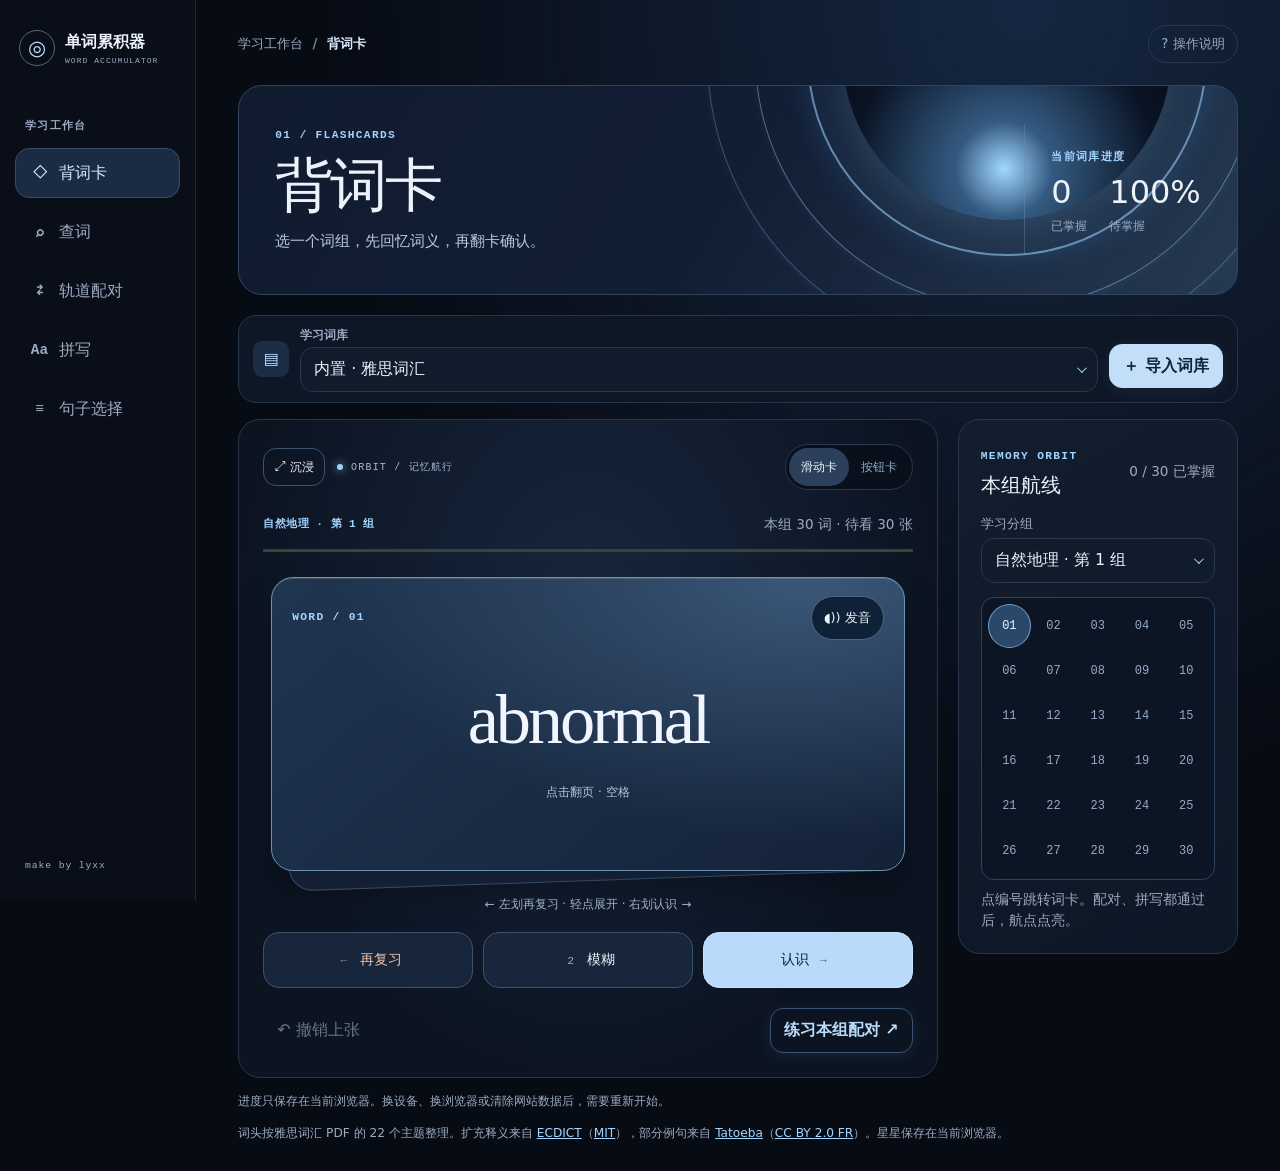
==== classic.html @ 6c5fcefc "Rebuild the study layout with a floating dock and sliding panels" ====
<!doctype html>
<html lang="zh-CN">
<head>
<meta charset="utf-8">
<meta name="viewport" content="width=device-width, initial-scale=1">
<title>单词累积器 · Word Accumulator</title>

<script>const words = [];</script>
<script defer src="words-01.js"></script>
<script defer src="words-02.js?v=5"></script>
<script defer src="words-03.js?v=5"></script>
<script defer src="words-04.js"></script>
<script defer src="words-05.js"></script>
<script defer src="words-06.js"></script>
<script defer src="words-07.js"></script>
<script defer src="words-08.js?v=5"></script>
<script defer src="words-09.js"></script>
<script defer src="words-10.js"></script>
<script defer src="words-11.js"></script>
<script defer src="words-12.js?v=5"></script>
<script defer src="extra-examples.js"></script>
<script defer src="word-audit.js"></script>
<script defer src="deck-photo.js?v=3"></script>
<script defer src="custom-decks.js?v=5"></script>
<script defer src="accumulator.js?v=orbit1"></script>
<script defer src="sentence-quiz.js?v=decks1"></script>
<link rel="stylesheet" href="star-study.css?v=panels1">
<link rel="stylesheet" href="orbit.css?v=1">
<script defer src="pronunciation.js?v=1"></script>
<script defer src="pronunciation-audit.js?v=1"></script>
<script defer src="studio-audio.js?v=decks1"></script>
<script defer src="star-study.js?v=orbit1"></script>
<script defer src="filter-panels.js?v=1"></script>
</head>
<body><div class="studio-shell">
<aside class="studio-rail" aria-label="导航">
  <div class="studio-brand"><span class="brand-mark" aria-hidden="true">◎</span><div><strong>单词累积器</strong><small>WORD ACCUMULATOR</small></div></div>
  <div class="rail-label">学习工作台</div>
  <nav aria-label="练习模式">
    <button type="button" data-mode="study" aria-pressed="true"><span aria-hidden="true">◇</span> 背词卡</button>
    <button type="button" data-mode="browse" aria-pressed="false"><span aria-hidden="true">⌕</span> 查词</button>
    <button type="button" data-mode="match" aria-pressed="false"><span aria-hidden="true">⇄</span> 轨道配对</button>
    <button type="button" data-mode="spell" aria-pressed="false"><span aria-hidden="true">Aa</span> 拼写</button>
    <button type="button" data-mode="quiz" aria-pressed="false"><span aria-hidden="true">≡</span> 句子选择</button>
  </nav>
  <div class="rail-credit">make by lyxx</div>
</aside>
<main>
<div class="studio-top"><span>学习工作台 <b>/</b> <strong id="studio-mode">背词卡</strong></span><button id="help-open" type="button">? 操作说明</button></div>
<header class="acc-hero"><div class="orbital-art" aria-hidden="true"><i></i><i></i><i></i><span></span></div>
  <div class="hero-copy"><div class="eyebrow" id="studio-kicker">01 / FLASHCARDS</div><h1 id="studio-title">背词卡</h1><p id="studio-description">选一个词组，先回忆词义，再翻卡确认。</p></div>
  <div class="hero-progress"><span class="eyebrow">当前词库进度</span><div class="hero-metrics"><div><strong id="mastered-count">—</strong><span>已掌握</span></div><div><strong id="unmastered-percent">—</strong><span>待掌握</span></div></div></div>
  <div class="hero-art">
    <svg viewBox="0 0 232 174" shape-rendering="crispEdges" aria-hidden="true">
      <defs>
        <clipPath id="glass-top"><path d="M45 23H187V48H178V60H165V68H150V77H133V86H99V77H82V68H67V60H54V48H45Z"/></clipPath>
        <clipPath id="glass-bottom"><path d="M99 87H133V96H150V105H165V113H178V125H187V150H45V125H54V113H67V105H82V96H99Z"/></clipPath>
        <pattern id="grains" width="16" height="12" patternUnits="userSpaceOnUse"><rect width="16" height="12" fill="#b98046"/><rect x="3" y="2" width="2" height="2" fill="#e7bb6b"/><rect x="11" y="8" width="2" height="2" fill="#d39548"/></pattern>
      </defs>
      <path d="M36 17H196V49H187V62H174V72H158V81H142V92H158V102H174V112H187V124H196V156H36V124H45V112H58V102H74V92H90V81H74V72H58V62H45V49H36Z" fill="#927042"/>
      <path d="M45 23H187V48H178V60H165V68H150V77H133V96H150V105H165V113H178V125H187V150H45V125H54V113H67V105H82V96H99V77H82V68H67V60H54V48H45Z" fill="#31584c"/>
      <rect x="42" y="87" width="148" height="63" fill="#9bc4b4" clip-path="url(#glass-bottom)"/>
      <rect id="sand-top" x="42" y="23" width="148" height="63" fill="url(#grains)" clip-path="url(#glass-top)"/>
      <rect id="sand-bottom" x="42" y="150" width="148" height="0" fill="url(#grains)" clip-path="url(#glass-bottom)"/>
      <path d="M24 10H208V17H215V25H17V17H24ZM17 149H215V157H208V164H24V157H17Z" fill="#bd8a49"/>
      <path d="M24 10H208V14H24ZM24 153H208V157H24Z" fill="#ebc78a"/>
      <path d="M29 25H36V149H29ZM196 25H203V149H196Z" fill="#bd8a49"/>
      <path d="M31 32H33V141H31ZM198 32H200V141H198Z" fill="#ebc78a"/>
    </svg>
  </div>
</header>

<div class="study-controls" aria-label="词库与筛选">
  <div class="deck-bar"><div class="control-symbol" aria-hidden="true">▤</div><div class="select-field"><label for="deck-select">学习词库</label><select id="deck-select"></select></div><button type="button" class="primary" id="deck-import">＋ 导入词库</button></div>
  <div class="toolbar" id="word-toolbar" hidden><div class="select-field"><label for="topic">主题范围</label><select id="topic"><option value="">全部主题</option></select></div><div class="select-field filter-control"><label for="word-filter">练习筛选</label><select id="word-filter"></select></div><div class="filter-stats"><span class="tag" id="count"></span><span class="word-stars" id="progress" aria-live="polite"></span></div></div>
</div>
<details class="card scope-picker" id="practice-scope" hidden>
<summary>练习范围 <span class="scope-chip" id="scope-summary"></span></summary>
<p class="muted">可以跨主题勾选多组。未勾选时，使用上方「主题」选定的范围。</p>
<div class="scope-list" id="scope-list"></div>
<div class="actions"><button type="button" id="scope-clear">清除所选分组</button></div>
</details>
<div class="exercise-layout browsing" id="exercise-layout"><div>
<section id="study" class="star-study" aria-label="背词卡">
<div class="card study-card">
<div class="flight-toolbar"><button type="button" id="study-focus" aria-pressed="false">⤢ 沉浸</button><div class="flight-label"><span class="live-dot"></span> ORBIT / 记忆航行</div><div class="flight-options" aria-label="背词方式"><button type="button" data-flight="swipe" aria-pressed="true">滑动卡</button><button type="button" data-flight="classic" aria-pressed="false">按钮卡</button></div></div>
  <div class="study-meta"><span class="eyebrow" id="study-batch">本组词卡</span><span id="study-count" class="tag" aria-live="polite"></span></div>
  <progress id="study-progress" aria-label="本组词卡进度" max="30" value="0"></progress>
  <div class="card-orbit"><div class="orbit-underlay" aria-hidden="true"></div><div class="flashcard-face" id="study-face"><span id="swipe-verdict" aria-hidden="true"></span>
    <div class="flashcard-top"><span id="study-index" class="eyebrow">WORD CARD</span><button type="button" id="study-speak" aria-label="播放英语发音">◖)) 发音</button></div>
    <button type="button" id="study-flip" aria-controls="study-details" aria-expanded="false"><strong id="study-word" lang="en"></strong><span class="tag" id="study-hint"></span></button>
    <div id="study-details" hidden><p id="study-meaning"></p><p id="study-example" lang="en"></p><a id="study-source" class="tag" hidden></a></div>
    <span id="speech-status" class="tag" role="status"></span>
  </div>
  </div><p class="gesture-guide" id="gesture-guide">← 左划再复习 · 轻点展开 · 右划认识 →</p>
  <div class="study-ratings" aria-label="自评"><button type="button" data-rating="1"><kbd>←</kbd> 再复习</button><button type="button" data-rating="2"><kbd>2</kbd> 模糊</button><button type="button" data-rating="3">认识 <kbd>→</kbd></button></div>
  <div class="actions study-actions"><button type="button" id="study-undo" disabled>↶ 撤销上张</button><button type="button" id="study-restart" hidden>再背本组</button><button type="button" class="primary" id="study-match">练习本组配对 <span aria-hidden="true">↗</span></button></div>
</div>
<aside class="card map-panel">
  <div class="map-head"><div><span class="eyebrow">MEMORY ORBIT</span><h2>本组航线</h2></div><span id="map-count" class="tag"></span></div>
  <label for="map-group">学习分组</label><select id="map-group"></select>
  <div class="map-field"><svg viewBox="0 0 280 180" preserveAspectRatio="none" aria-hidden="true"><path d="M26 20 70 50 113 29 168 58 210 22 254 43M20 89 63 111 109 78 163 99 209 84 260 105M24 152 62 134 109 163 158 134 213 158 256 139M70 50 63 111 62 134M168 58 163 99 158 134M210 22 209 84 213 158"/></svg><div id="constellation" aria-label="本组单词航线"></div></div>
  <p class="tag">点编号跳转词卡。配对、拼写都通过后，航点点亮。</p>
</aside>
</section>
<section class="card" id="browse" aria-label="查词" hidden>
<div class="panel-heading"><span class="eyebrow">WORD INDEX</span><h2>搜索词汇</h2></div><label class="sr-only" for="search">搜索词汇</label><input id="search" type="search" placeholder="输入英文单词或中文释义">
<div class="workspace">
<div class="word-pane"><div class="words" id="word-list"></div><p id="empty" hidden>没有找到符合条件的词。</p></div>
<aside class="card detail" aria-label="词条详情"><h2 id="detail-word">选择一个单词</h2><p class="tag" id="detail-pos"></p><p id="detail-meaning"></p><p class="word-stars" id="detail-stars"></p><div id="example-block" hidden><h3>例句</h3><p lang="en" id="detail-example"></p><a id="example-source" class="tag" hidden></a></div></aside>
</div>
</section>
<section class="card" id="match" hidden aria-label="配对">
<div class="panel-heading match-heading"><div><span class="eyebrow">MATCH ROUND</span><h2>英汉配对</h2></div><span class="scope-chip" id="match-range"></span></div>
<p class="muted">先选英文，再选对应的中文。</p>
<div class="pair-labels"><span>EN · 单词</span><span>中 · 释义</span></div>
<div class="pairs"><div id="english" aria-label="英文选项"></div><div id="chinese" aria-label="中文选项"></div></div>
<p class="feedback" id="match-feedback" aria-live="polite"></p><button class="primary" id="new-round">换一轮</button>
</section>
<section class="card" id="spell" hidden aria-label="拼写">
<div class="panel-heading"><span class="eyebrow">SPELLING</span><h2>看释义拼单词</h2></div><p id="spell-clue"></p><p class="muted" id="spell-hint"></p>
<form id="spell-form">
<label class="spell-input"><span class="letters" id="typed-letters" aria-hidden="true"></span><input id="answer" aria-label="英文拼写" autocomplete="off" autocapitalize="off" spellcheck="false"></label>
<div id="correction" hidden><p class="answer-label">正确拼写（逐字对照）</p><div class="letters" id="correct-letters"></div></div>
<div class="actions"><button class="primary" id="submit">提交</button></div>
</form>
<p class="feedback" id="spell-feedback" aria-live="polite"></p>
</section>
<section class="card" id="quiz" hidden aria-label="句子选择">
<div class="panel-heading"><span class="eyebrow">IN CONTEXT</span><h2>句子选词</h2></div><p class="tag" id="quiz-mode"></p>
<p id="quiz-prompt" lang="en"></p>
<div id="quiz-options" class="quiz-options"></div>
<p class="feedback" id="quiz-feedback" aria-live="polite"></p>
<div id="quiz-explanation" class="quiz-explanation" hidden>
<h3>答案解析</h3><p id="quiz-part"></p><p id="quiz-reason"></p><ul id="quiz-meanings"></ul>
</div>
<div class="actions"><button id="quiz-next" class="primary" hidden>下一题</button><button id="quiz-all" hidden>回到全部句子</button></div>
</section>
</div>
<aside class="card wrong-side" id="wrong-side" hidden aria-labelledby="wrong-title">
<h2 id="wrong-title">错题本</h2><div class="wrong-columns"><section><h3>单词 <span class="tag" id="wrong-count"></span></h3>
<p class="muted" id="wrong-empty">当前范围还没有错词。答错的词会自动记在这里。</p>
<div class="wrong-actions">
<button type="button" data-review="match">错词配对</button>
<button type="button" data-review="spell">错词拼写</button>
</div>
<ol class="wrong-list" id="wrong-list"></ol></section>
<section><h3>句子 <span class="tag" id="sentence-count"></span></h3>
<p class="muted" id="sentence-empty">还没有句子错题。</p>
<button type="button" id="sentence-review">重做句子错题</button>
<ol class="wrong-list sentence-list" id="sentence-list"></ol></section></div>
</aside></div>
<dialog id="deck-dialog" class="deck-dialog" aria-labelledby="deck-title">
<div class="panel-heading"><span class="eyebrow">PERSONAL VOCABULARY</span><h2 id="deck-title">导入我的词库</h2></div>
<label class="deck-label" for="deck-name">词库名称</label><input id="deck-name" maxlength="60" placeholder="例如 管理学第 1–3 章">
<label class="deck-label" for="deck-text">粘贴词表，或先读取文件</label>
<textarea id="deck-text" rows="5" placeholder="一行一词，或用制表符、竖线分列&#10;allocate | v. | 分配 | We allocate time for each task.&#10;habitat"></textarea>
<div class="deck-upload"><label for="deck-file">选择截图或文档（可多选）</label><input id="deck-file" type="file" multiple accept="image/*,.txt,.csv,.tsv,.docx,.pdf"></div>
<p class="tag">支持图片、TXT、CSV、TSV、DOCX 和可选中文字的 PDF。文件在浏览器读取。优先保留原文中的词性、释义和例句。</p>
<label class="lookup-toggle"><input type="checkbox" id="deck-lookup" checked> 用词典补齐缺失项 <span class="tag">只发送待查的单词</span></label>
<div class="actions"><button type="button" id="deck-preview" class="primary">生成预览</button><button type="button" id="deck-close">关闭</button></div>
<p class="tag" id="deck-status" role="status"></p>
<div id="deck-review" hidden><h3>确认词条</h3><p class="tag">可以修改每一项。没有释义的词可背词卡，补上释义后才能用于配对和拼写。</p><div id="deck-rows"></div><button type="button" class="primary" id="deck-save">保存并切换词库</button></div>
</dialog>
<dialog class="studio-help" id="studio-help" aria-labelledby="help-title">
<div class="panel-heading"><span class="eyebrow">QUICK GUIDE</span><h2 id="help-title">操作说明 · 触屏与键盘</h2></div>
<p>背词卡：滑动卡模式下，左划再复习、右划认识；小幅拖动松手会回弹，上下滑动仍可滚动页面。也可切换按钮卡。撤销可以回到上张。每组最多 30 词。点卡片或按空格看释义，也可以直接点按钮或按 1 / 2 / 3 自评。不会的词稍后再出现，有点印象的排到队尾，每词最多追加一次。</p>
<p>发音：点「发音」播放英语语音。轨道配对：每轮最多 10 对，先点英文、再点释义，也可用 Tab 和 Enter 操作按钮。拼写：输入后按 Enter 提交，再按一次进下一题。句子选择：点选项立即看解析。</p>
<p>沉浸：收起标题与分组面板，专注当前词卡；再点一次即可退出。</p><p>学习词库：用顶部「学习词库」切换。各词库独立保存星星和错题。</p>
<p>航线：点编号可打开对应词卡。自评只改变复习顺序，配对和拼写都答对才算掌握。词卡位置保存在当前浏览器。</p>
<form method="dialog"><button class="primary">开始学习</button></form></dialog>
<p class="save-note" id="save-note">进度只保存在当前浏览器。换设备、换浏览器或清除网站数据后，需要重新开始。</p>
<dialog class="celebration" id="match-celebration" aria-labelledby="celebration-title">
<div class="celebration-inner">

<h2 id="celebration-title">你太棒啦！</h2>
<div class="completion-orbit" aria-hidden="true"><i></i><i></i><strong>✓</strong></div><p class="eyebrow">ORBIT COMPLETE</p>
<p>本轮全部一次配对正确。每一次回忆，都在留下轨迹。</p>
<form method="dialog"><button type="button" class="primary" id="celebration-next" autofocus>开启下一轮 →</button><button>留在本轮</button></form>
<p class="tag">点卡片外的空白处也可以关闭</p>
</div>
</dialog>
<footer>词头按雅思词汇 PDF 的 22 个主题整理。扩充释义来自 <a href="https://github.com/skywind3000/ECDICT">ECDICT</a>（<a href="ECDICT-LICENSE.txt">MIT</a>），部分例句来自 <a href="https://tatoeba.org/">Tatoeba</a>（<a href="https://creativecommons.org/licenses/by/2.0/fr/">CC BY 2.0 FR</a>）。星星保存在当前浏览器。</footer>
</main></div></body></html>
---- star-study.css ----
:root {
  color-scheme: dark;
  font-family: system-ui, -apple-system, "PingFang SC", "Microsoft YaHei", sans-serif;
  line-height: 1.55;
  color: #edf2e9;
  background: #101512;
  --rail: #131a16;
  --surface: #19221c;
  --raised: #202d24;
  --border: #334239;
  --accent: #d4f4aa;
  --muted: #a8b9ad;
  --gold: #e4bf7e;
  --bad: #ffb6a5;
}
* { box-sizing: border-box }
body { margin: 0 }
[hidden] { display: none !important }
h1, h2, h3, p { margin: 0 }
h2 { font-size: 1.25rem }
a { color: var(--accent) }
button, input, select { font: inherit; color: inherit }
button, input, select {
  border: 1px solid var(--border);
  border-radius: 10px;
  background: #151d18;
  min-height: 44px;
  padding: 9px 13px;
}
button { cursor: pointer; touch-action: manipulation }
button:hover:not(:disabled) { border-color: var(--accent) }
button:disabled { opacity: .55; cursor: default }
:focus-visible { outline: 2px solid var(--accent); outline-offset: 3px }
.primary { background: var(--accent); color: #192618; border-color: transparent; font-weight: 750 }
.tag, .muted { color: var(--muted); font-size: .85rem }
.eyebrow, .rail-label, .pair-labels { color: var(--accent); font: 650 .7rem/1.4 ui-monospace, monospace; letter-spacing: .12em }
.actions { display: flex; flex-wrap: wrap; gap: 8px }
.sr-only { position: absolute; width: 1px; height: 1px; overflow: hidden; clip-path: inset(50%); white-space: nowrap }

.studio-shell { display: grid; grid-template-columns: 216px minmax(0, 1fr); min-height: 100vh }
.studio-rail {
  display: flex; flex-direction: column; gap: 14px; position: sticky; top: 0; height: 100vh;
  padding: 26px 15px; border-right: 1px solid var(--border); background: var(--rail);
}
.studio-brand { display: flex; gap: 10px; align-items: center; margin: 0 4px 26px }
.studio-brand strong, .studio-brand small { display: block }
.studio-brand small, .rail-credit { color: var(--muted); font: .61rem/1.5 ui-monospace, monospace; letter-spacing: .09em }
.brand-mark { display: grid; place-items: center; width: 36px; height: 36px; flex: none; border: 1px solid #58704f; border-radius: 10px; color: var(--accent); background: #2a3b2c; font-size: 1.3rem }
.rail-label { padding-inline: 10px; color: var(--muted) }
.rail-credit { margin: auto 10px 0 }
.studio-rail nav { display: grid; gap: 4px }
.studio-rail nav button { display: flex; align-items: center; gap: 9px; border-color: transparent; background: transparent; color: var(--muted); text-align: left; white-space: nowrap }
.studio-rail nav button span { width: 21px; text-align: center; font: 700 .9rem/1 ui-monospace, monospace }
.studio-rail nav [aria-pressed="true"] { border-color: #506447; background: #2a392b; color: var(--accent) }
main { width: min(100%, 1390px); padding: 20px clamp(16px, 3.3vw, 52px) 28px; margin: 0 auto; min-width: 0 }
.studio-top { display: flex; justify-content: space-between; align-items: center; gap: 8px; color: var(--muted); font-size: .84rem; margin-bottom: 14px }
.studio-top strong { color: #edf2e9 }
.studio-top b { padding-inline: 5px; color: #718c78 }
.studio-top button { border-radius: 100px; background: transparent; padding: 5px 12px; min-height: 38px }
.acc-hero {
  display: grid; grid-template-columns: minmax(0, 1fr) auto minmax(76px, 110px); align-items: center;
  gap: clamp(10px, 3vw, 30px); padding: clamp(16px, 3vw, 32px); margin-bottom: 20px;
  border: 1px solid #3a5040; border-radius: 19px;
  background: radial-gradient(ellipse at 88% 12%, #344d38, transparent 67%), #1a2920;
}
.acc-hero h1 { font-size: clamp(1.9rem, 4vw, 3.45rem); line-height: 1.15; margin: 6px 0 8px; letter-spacing: -.05em }
.acc-hero p { color: #c6d3c7; font-size: .92rem }
.hero-art { width: 100%; min-width: 0 }
.hero-art svg { display: block; width: 100%; height: auto }
.hero-progress { border-left: 1px solid #546457; padding-left: clamp(10px, 2vw, 23px) }
.hero-metrics { display: flex; gap: clamp(10px, 2vw, 22px); margin-top: 6px }
.hero-metrics strong { display: block; font-size: clamp(1.13rem, 2.2vw, 1.7rem); font-variant-numeric: tabular-nums; line-height: 1.22 }
.hero-metrics span { color: var(--muted); font-size: .76rem }
.card { padding: clamp(14px, 2.2vw, 26px); background: var(--surface); border: 1px solid var(--border); border-radius: 17px; min-width: 0 }
.star-study { display: grid; grid-template-columns: minmax(0, 1.7fr) minmax(236px, 1fr); gap: 16px; align-items: start }
.study-meta, .map-head, .match-heading { display: flex; justify-content: space-between; align-items: center; gap: 8px; flex-wrap: wrap }
#study-progress { display: block; width: 100%; height: 4px; appearance: none; margin: 10px 0 16px; border: 0; border-radius: 4px; background: #354638; color: var(--accent) }
#study-progress::-webkit-progress-bar { background: #354638; border-radius: 4px }
#study-progress::-webkit-progress-value { background: #c8eca4; border-radius: 4px; transition: width .22s ease }
#study-progress::-moz-progress-bar { background: #c8eca4; border-radius: 4px }
.flashcard-face {
  position: relative; min-width: 0; min-height: 225px; border: 1px solid #54694e; border-radius: 14px;
  background: radial-gradient(ellipse at top right, #3a513c, transparent 60%), #25372a; perspective: 850px;
}
.flashcard-top { display: flex; align-items: center; justify-content: space-between; gap: 8px; padding: 10px 13px 0 }
#study-speak { border-radius: 100px; background: #1e2b21; padding: 3px 10px; font-size: .81rem }
#study-flip { display: grid; align-content: center; justify-items: center; width: 100%; min-height: 137px; padding: 8px 15px 15px; gap: 9px; border: 0; background: transparent }
#study-flip:disabled { opacity: 1 }
#study-word { font-size: clamp(1.7rem, 5vw, 4rem); letter-spacing: -.05em; overflow-wrap: anywhere; line-height: 1.13 }
#study-details { transform-origin: 50% 0; background: #dce9d3; color: #1b2b1d; border-radius: 0 0 12px 12px; padding: 12px 15px; overflow-wrap: anywhere }
#study-details a { color: #395239 }
#study-meaning { font-weight: 700 }
#study-example { margin: 5px 0; font-size: .92rem }
#speech-status { display: block; min-height: 22px; padding: 0 12px; text-align: right; font-size: .74rem }
.study-ratings { display: grid; grid-template-columns: repeat(3,minmax(0,1fr)); gap: 7px; margin: 14px 0 }
.study-ratings button { padding: 8px 4px; font-size: .88rem }
.study-ratings [data-rating="3"] { background: #30402c; color: var(--accent); border-color: #566a4d }
kbd { display: inline-grid; place-items: center; width: 19px; height: 19px; border: 1px solid var(--border); border-radius: 4px; margin-right: 2px; font-size: .71rem; color: var(--muted) }
.study-actions { justify-content: end }
.map-panel h2 { margin: 3px 0 0 }
.map-panel label { display: block; margin: 13px 0 4px; color: var(--muted); font-size: .81rem }
#map-group { width: 100%; min-width: 0 }
.map-field { position: relative; border: 1px solid var(--border); border-radius: 13px; margin: 14px 0 9px; background: radial-gradient(ellipse at 68% 38%, #263b2d, transparent 78%), #151e18 }
.map-field svg { position: absolute; inset: 0; width: 100%; height: 100%; fill: none; stroke: #81a084; stroke-opacity: .27; pointer-events: none }
#constellation { position: relative; display: grid; grid-template-columns: repeat(6,minmax(0,1fr)); padding: 6px }
#constellation button { padding: 0; min-width: 0; min-height: 44px; background: transparent; border-color: transparent; color: #a5b9aa; font-size: 1.04rem }
#constellation .lit { color: #ffda8b; text-shadow: 0 0 12px #ebbf68 }
#constellation [aria-current="true"] { color: var(--accent); border-color: #7c9878; background: #314b33 }

.toolbar { display: flex; flex-wrap: wrap; align-items: center; gap: 8px 14px; margin: 0 0 12px }
.toolbar label { display: flex; align-items: center; gap: 7px; font-size: .87rem; color: var(--muted) }
.toolbar .filter-control { margin-right: auto }
.toolbar select { color: #edf2e9; max-width: 100% }
.word-stars { color: var(--gold); white-space: nowrap }
.scope-picker { padding-block: 11px; margin-bottom: 12px }
.scope-picker summary { cursor: pointer }
.scope-picker p { margin-top: 8px }
.scope-chip { display: inline-block; padding: 4px 9px; border-radius: 100px; background: #2b3d2d; color: var(--accent); font-size: .76rem; overflow-wrap: anywhere }
.scope-list { max-height: 38vh; overflow: auto; margin: 10px 0 }
.scope-list fieldset { border: 1px solid var(--border); border-radius: 9px; margin: 0 0 6px }
.scope-options { display: flex; flex-wrap: wrap; gap: 0 14px }
.scope-options label { display: inline-flex; align-items: center; gap: 4px; min-height: 42px }
.scope-options input { min-height: 0; accent-color: var(--accent) }
.exercise-layout { display: grid; grid-template-columns: minmax(0, 1fr) minmax(235px, 32%); align-items: start; gap: 14px }
.exercise-layout.browsing { display: block }
.panel-heading { margin: 0 0 10px }
.panel-heading h2 { margin-top: 3px }
.workspace { display: grid; grid-template-columns: minmax(0, 1.85fr) minmax(0, 1fr); gap: 12px; align-items: start }
#search { width: 100%; margin: 0 0 12px }
#search::placeholder { color: var(--muted) }
.words { display: grid; grid-template-columns: repeat(auto-fill,minmax(min(100%,100px),1fr)); align-content: start; gap: 6px; max-height: 59vh; overflow: auto; padding: 3px }
.words button { display: grid; align-content: center; gap: 2px; padding: 6px 8px; min-height: 50px; font-size: .86rem; line-height: 1.22; text-align: left; overflow-wrap: anywhere }
.words button[aria-pressed="true"], .pairs button[aria-pressed="true"] { background: #344830; border-color: #92b480; color: var(--accent) }
.words .word-stars { font-size: .73rem }
.word-group-title { display: flex; align-items: center; grid-column: 1/-1; gap: 8px; font-size: .82rem; color: var(--accent); margin: 6px 0 1px }
.word-group-title::after { content: ""; flex: 1; border-top: 1px solid var(--border) }
.detail { background: var(--raised); overflow-wrap: anywhere }
.detail p { margin: 7px 0 }
.detail h3 { font-size: .9rem }
.pair-labels, .pairs, .quiz-options { display: grid; grid-template-columns: repeat(2,minmax(0,1fr)); gap: 8px }
.pair-labels { padding: 15px 0 7px }
.pairs > div { display: grid; gap: 6px; align-content: start }
.pairs button, .quiz-options button { overflow-wrap: anywhere; padding: 8px }
.pairs button:disabled { opacity: 1; border-color: #4d6e54; background: #25392a; color: #bce5bf }
.feedback { min-height: 1.6em; margin: 9px 0; font-weight: 650 }
.good { color: var(--accent) }
.bad { color: var(--bad) }
#spell-clue, #quiz-prompt { font-size: 1.22rem; font-weight: 650; margin: 12px 0 }
.spell-input { position: relative; display: block; min-height: 46px; margin: 12px 0; padding: 8px; border: 1px solid var(--border); border-radius: 9px }
.spell-input:focus-within { outline: 2px solid var(--accent) }
#answer { position: absolute; inset: 0; width: 100%; height: 100%; opacity: 0; cursor: text }
.letters { display: flex; flex-wrap: wrap; gap: 4px; font: 700 clamp(14px,3vw,22px)/1.6 ui-monospace,monospace }
.letter { min-width: 1.1em; text-align: center; border-bottom: 2px solid #65776a }
.letter.space { border: 0; min-width: .5em }
.letter.good, .quiz-correct { background: #2e4530; color: var(--accent); border-color: #729362 }
.letter.bad, .quiz-incorrect { background: #4a2d26; color: var(--bad); border-color: #ac7061 }
.answer-label, #correction { margin: 8px 0 }
.quiz-explanation { background: var(--raised); border: 1px solid var(--border); border-radius: 9px; padding: 12px; margin-bottom: 10px }
.wrong-side { background: var(--raised) }
.wrong-columns { display: grid; grid-template-columns: repeat(2,minmax(0,1fr)); gap: 8px; margin-top: 12px }
.wrong-columns section + section { border-left: 1px solid var(--border); padding-left: 8px }
.wrong-columns h3 { font-size: .9rem }
.wrong-columns button { width: 100%; font-size: .77rem; padding: 5px 4px; margin-top: 4px; overflow-wrap: anywhere }
.wrong-list { padding: 0; margin: 8px 0 0; list-style: none; max-height: 38vh; overflow: auto }
.wrong-list li { border-top: 1px solid var(--border); padding-block: 4px; overflow-wrap: anywhere }
.wrong-list small, .wrong-list strong { display: block }
.sentence-list button { text-align: left; background: transparent }
dialog { width: min(92vw, 520px); border: 1px solid #526a55; border-radius: 16px; padding: 22px; background: var(--surface); color: inherit; box-shadow: 0 14px 50px #080e0a99 }
dialog::backdrop { background: #080d0bbd }
.studio-help p { margin: 9px 0; color: #cbdacf }
.studio-help form { margin-top: 15px }
.celebration { text-align: center; background: radial-gradient(ellipse at 50% 20%,#3b4d34,#202d23 66%) }
.celebration h2 { color: var(--gold); font-size: 2rem }
.celebration svg { width: 152px; height: 75px; display: block; margin: auto }
.celebration form { margin: 10px 0 }
.celebration[open] .celebration-inner { animation: card-in .29s ease-out both }
#browse:not([hidden]), #match:not([hidden]), #spell:not([hidden]), #quiz:not([hidden]) { animation: card-in .17s ease-out both }
.save-note, footer { color: var(--muted); font-size: .76rem; margin-top: 14px }
.match-flash { position: fixed; height: 2px; background: #f9d591; box-shadow: 0 0 8px #f4c873; pointer-events: none; z-index: 3; transform-origin: left }
.match-miss { animation: match-miss .22s ease-out }
@keyframes match-miss { 25%,75% { transform: translateX(-3px) } 50% { transform: translateX(3px) } }
@keyframes card-in { from { opacity: .65; transform: translateY(6px) } to { opacity: 1; transform: translateY(0) } }
@media (max-width: 1020px) {
  .studio-shell { grid-template-columns: 170px minmax(0,1fr) }
  .exercise-layout { grid-template-columns: 1fr }
}
@media (max-width: 830px) {
  .studio-shell { display: block }
  .studio-rail { position: static; height: auto; gap: 9px; border-right: 0; border-bottom: 1px solid var(--border); padding: 12px 14px }
  .studio-brand { margin: 0 }
  .rail-label, .rail-credit { display: none }
  .studio-rail nav { display: flex; gap: 4px; overflow-x: auto; padding-block: 3px }
  .studio-rail nav button { padding-inline: 8px; gap: 3px; font-size: .83rem }
  .studio-rail nav button span { width: 15px }
}
@media (max-width: 590px) {
  main { padding-inline: 12px }
  .acc-hero { grid-template-columns: minmax(0,1fr) minmax(0,100px); gap: 9px; margin-bottom: 14px }
  .hero-copy { grid-column: 1/-1 }
  .hero-progress { padding-left: 0; border-left: 0 }
  .hero-art svg { max-width: 82px; margin-left: auto }
  .star-study { grid-template-columns: 1fr }
  .workspace { grid-template-columns: minmax(0,1.3fr) minmax(0,1fr); gap: 7px }
  .words { grid-template-columns: repeat(2,minmax(0,1fr)) }
  .words button { padding: 5px; font-size: .74rem }
  .detail { padding: 9px }
  .detail h2 { font-size: 1rem }
  .studio-rail nav button span { display: none }
}
@media (prefers-reduced-motion: reduce) {
  *, *::before, *::after { animation: none !important; transition: none !important }
}

.study-controls {
  margin: 0 0 16px; padding: 10px 14px; border: 1px solid #3d5243; border-radius: 15px;
  background: linear-gradient(118deg, #223026, #19231c 68%);
}
.deck-bar { display: flex; align-items: center; gap: 11px; }
.control-symbol { display: grid; place-items: center; flex: none; width: 36px; height: 36px; background: #344937; border-radius: 9px; color: var(--accent); }
.study-controls .select-field { display: grid; gap: 3px; min-width: 0; align-items: start; }
.select-field span { color: var(--muted); font-size: .74rem; font-weight: 650; }
.select-field select, #map-group {
  width: 100%; padding-right: 31px; appearance: none;
  background: #18241c url("data:image/svg+xml,%3Csvg xmlns='http://www.w3.org/2000/svg' width='14' height='14' viewBox='0 0 16 16'%3E%3Cpath d='m4 6 4 4 4-4' fill='none' stroke='%23d4f4aa' stroke-width='1.6' stroke-linecap='round'/%3E%3C/svg%3E") no-repeat right 9px center;
}
.deck-bar .select-field { flex: 1; }
.deck-bar button { white-space: nowrap; margin-top: 14px; }
.study-controls .toolbar { margin: 10px 0 0; padding-top: 10px; border-top: 1px solid var(--border); align-items: end; }
.study-controls .toolbar .select-field { width: min(100%, 215px); flex: 1 1 135px; }
.filter-stats { display: flex; gap: 9px; align-items: center; min-height: 44px; margin-left: auto; }
.filter-stats span { background: #293b2e; border-radius: 30px; padding: 4px 9px; white-space: nowrap; }
.deck-dialog { width: min(94vw, 720px); max-height: 90vh; overflow: auto; }
.deck-dialog .deck-label { display: block; margin: 12px 0 4px; }
.deck-dialog input:not([type=checkbox]), .deck-dialog textarea { width: 100%; }
.deck-dialog textarea { font: inherit; color: inherit; background: #151d18; border: 1px solid var(--border); border-radius: 10px; padding: 8px; resize: vertical; }
.deck-upload { display: grid; gap: 5px; margin: 10px 0; }
.lookup-toggle { display: flex; flex-wrap: wrap; align-items: center; gap: 5px; margin: 10px 0; }
.lookup-toggle input { min-height: 0; accent-color: var(--accent); }
#deck-status { min-height: 1.5em; margin: 8px 0; }
#deck-rows { display: grid; gap: 9px; max-height: 43vh; overflow: auto; padding: 4px; margin: 8px 0; }
.deck-row { display: grid; grid-template-columns: repeat(2,minmax(0,1fr)); gap: 7px; background: #202d24; padding: 8px; border-radius: 10px; }
.deck-row label { display: grid; gap: 3px; font-size: .78rem; color: var(--muted); }
.deck-row label:last-child { grid-column: 1/-1; }
.deck-row input { font-size: .9rem; }
@media (max-width: 500px) {
  .study-controls { padding-inline: 9px; }
  .deck-bar { gap: 6px; }
  .control-symbol { width: 28px; height: 28px; }
  .deck-bar button { padding-inline: 8px; font-size: .83rem; }
  .study-controls .toolbar .select-field { width: auto; flex: 1 1 110px; }
  .filter-stats { min-height: 26px; }
}

.select-field > label { color: var(--muted); font-size: .74rem; font-weight: 650; }
.filter-panel-control { position: relative; min-width: 0; }
.filter-panel-trigger {
  display: flex; align-items: center; justify-content: space-between; gap: 12px;
  width: 100%; background: #18241c; text-align: left;
}
.deck-bar .filter-panel-trigger { margin-top: 0; }
.filter-panel-trigger > span:first-child { min-width: 0; overflow: hidden; text-overflow: ellipsis; white-space: nowrap; color: inherit; font: inherit; }
.filter-panel-trigger[aria-expanded="true"] { border-color: #86a477; background: #25372a; }
.filter-panel-chevron { width: 7px; height: 7px; border: solid var(--accent); border-width: 0 1.5px 1.5px 0; flex: none; transform: rotate(45deg) translateY(-2px); }
.filter-panel-trigger[aria-expanded="true"] .filter-panel-chevron { transform: rotate(225deg); }
.filter-panel {
  position: absolute; z-index: 15; inset-inline: 0; top: calc(100% + 7px);
  display: flex; flex-direction: column; gap: 7px; max-height: var(--panel-height, 360px);
  padding: 8px; border: 1px solid #55705b; border-radius: 13px;
  background: #1e2b23; box-shadow: 0 13px 32px #080d0abb;
}
.filter-panel.opens-up { top: auto; bottom: calc(100% + 7px); }
.filter-panel-title { color: var(--accent); font-size: .78rem; font-weight: 700; letter-spacing: .06em; padding: 0 5px; }
.filter-panel-search { width: 100%; min-width: 0; padding: 6px 9px; }
.filter-panel-options { overflow: auto; overscroll-behavior: contain; display: grid; gap: 4px; min-height: 0; padding: 2px; }
.filter-panel .filter-panel-option {
  display: grid; grid-template-columns: 14px minmax(0,1fr); gap: 6px;
  align-items: center; width: 100%; min-height: 44px; margin: 0; padding: 5px 7px;
  border-color: transparent; background: transparent; text-align: start; white-space: normal;
}
.filter-panel .filter-panel-option[aria-pressed="true"] { background: #354931; border-color: #536f51; }
.filter-panel .filter-panel-option:focus-visible { outline-offset: -2px; }
.filter-panel .filter-panel-option-text { color: #edf2e9; font: inherit; overflow-wrap: anywhere; }
.filter-panel-option-text strong, .filter-panel-option-text small { display: block; }
.filter-panel-option-text strong { font-size: .89rem; }
.filter-panel-option-text small { color: var(--muted); font-size: .72rem; }
.filter-panel .filter-panel-check { color: var(--accent); }
.filter-panel-empty { padding: 7px; color: var(--muted); font-size: .83rem; }
---- orbit.css ----
/* Deep space / touch-first edition. Existing progress and vocabulary stay intact. */
:root { --rail:#090e19; --surface:#101928; --raised:#162237; --border:#29374c; --accent:#a4d5ff; --muted:#9cabc2; --gold:#e3c595; --bad:#ffb5b1; background:#070b14; color:#edf2fa; }
body { background:radial-gradient(ellipse at 80% 0,#152741 0,transparent 48%),#070b14; }
button,input,select { background:#101a2a; border-color:var(--border); border-radius:13px; }
button { transition:background .18s,border-color .18s,transform .18s; -webkit-tap-highlight-color:transparent; }
button:active:not(:disabled) { transform:scale(.96); }
.primary { background:#c2def8; color:#112437; border-color:#c2def8; box-shadow:0 3px 16px #87c5ff16; }
.studio-shell { grid-template-columns:196px minmax(0,1fr); }
.studio-rail { background:#090e19; border-color:#1d293b; padding-top:30px; }
.studio-brand { margin-bottom:38px; }
.brand-mark { border:1px solid #526886; border-radius:50%; color:#c2def8; background:transparent; }
.studio-brand small { font-size:8px; letter-spacing:.13em; }
.studio-rail nav { gap:9px; }
.studio-rail nav button { min-height:50px; border-radius:14px; }
.studio-rail nav [aria-pressed=true] { background:#1b2b43; border-color:#354c6b; color:#d5eaff; }
main { max-width:1500px; padding-top:25px; }
.studio-top { margin-bottom:22px; }
.studio-top strong { color:#d8e7f9; }
.acc-hero { min-height:210px; isolation:isolate; position:relative; overflow:hidden; border-radius:24px; border:1px solid #31445e; background:linear-gradient(120deg,#101b30,#121e34 50%,#253951); padding:30px 36px; grid-template-columns:1fr auto; }
.acc-hero .hero-copy { z-index:1; max-width:520px; }
.acc-hero h1 { font-weight:550; font-size:clamp(2.2rem,4.5vw,4.8rem); letter-spacing:-.055em; margin:10px 0; }
.acc-hero p { color:#bacade; max-width:380px; }
.hero-progress { z-index:1; border-left:1px solid #718cad66; padding:18px 0 18px 26px; }
.hero-metrics strong { font-weight:400; font-size:2rem; }
.hero-art { display:none; }
.orbital-art { position:absolute; width:600px; height:600px; top:-330px; right:-70px; z-index:0; pointer-events:none; transform:rotate(-28deg); }
.orbital-art i { position:absolute; inset:0; border:1px solid #a9d7ff45; border-radius:50%; box-shadow:0 1px 10px #81baff14; }
.orbital-art i:nth-child(2) { inset:48px; border-color:#b3dcff68; }
.orbital-art i:nth-child(3) { inset:100px; border:2px solid #9dcfff99; box-shadow:0 0 30px #4e9af233,inset 0 0 50px #6ab2ff1a; }
.orbital-art span { position:absolute; inset:136px; border-radius:50%; background:radial-gradient(circle at 33% 80%,#a3d9ff,#345a81 14%,#0a1425 44%,#040813 70%); box-shadow:-10px 10px 32px #97d4ff2a; }
.card { background:linear-gradient(150deg,#121d2e,#0e1726); border-color:#28364c; border-radius:22px; }
.study-controls { background:#0e1726; border:1px solid #26364a; border-radius:18px; }
.control-symbol { background:#1b2c44; color:#b4d9fc; }
.filter-panel-trigger,.select-field select,#map-group { background-color:#101b2c; }
.filter-panel-trigger[aria-expanded=true] { background:#20344e; border-color:#7293ba; }
.filter-panel { background:#111e31; border:1px solid #4b6688; box-shadow:0 20px 70px #000a; }
.filter-panel .filter-panel-option[aria-pressed=true] { background:#263c59; border-color:#597595; }
.filter-panel .filter-panel-option-text { color:#e6effa; }
.filter-stats span,.scope-chip { background:#21324a; }
.star-study { grid-template-columns:minmax(0,1fr) 280px; gap:20px; }
.study-card { padding:24px; overflow:hidden; background:radial-gradient(ellipse at 50% 30%,#253d5e77,transparent 70%),#0c1422; }
.flight-toolbar { display:flex; justify-content:space-between; align-items:center; flex-wrap:wrap; gap:12px; margin-bottom:24px; }
.flight-label { color:#a3bad4; font:10px ui-monospace,monospace; letter-spacing:.12em; display:flex; align-items:center; gap:8px; }
.live-dot { width:6px; height:6px; background:#9bd3ff; border-radius:50%; box-shadow:0 0 10px #84c8ff; }
.flight-options { display:flex; padding:3px; background:#090f1b; border:1px solid #27384f; border-radius:100px; }
.flight-options button { min-height:38px; padding:6px 12px; font-size:12px; border:0; border-radius:100px; background:transparent; color:#8fabc8; }
.flight-options [aria-pressed=true] { background:#2c405b; color:#eff7ff; }
.study-meta .eyebrow { letter-spacing:.04em; }
#study-progress { height:3px; background:#22354d; margin:14px 0 25px; }
#study-progress::-webkit-progress-value { background:#9cd3ff; }
#study-progress::-moz-progress-bar { background:#9cd3ff; }
.card-orbit { position:relative; padding:0 8px 12px; perspective:1000px; }
.orbit-underlay { position:absolute; inset:12px 21px 2px; border:1px solid #415b7a; border-radius:24px; background:#182740; transform:rotate(-2deg); }
.flashcard-face { min-height:285px; background:radial-gradient(ellipse at 85% 0,#3b5778 0,transparent 63%),linear-gradient(140deg,#203550,#142238); border:1px solid #6f91b1; border-radius:22px; box-shadow:0 20px 35px #0004,inset 0 1px #ffffff24; touch-action:pan-y; user-select:none; }
body[data-flight=classic] .flashcard-face { touch-action:auto; }
.flashcard-face.dragging { cursor:grabbing; will-change:transform; }
.flashcard-top { padding:18px 20px 0; }
#study-speak { background:#0f2137; border-color:#4b6684; min-height:44px; padding:8px 12px; }
#study-flip { min-height:208px; gap:24px; }
#study-word { font-family:Georgia,'Times New Roman',serif; font-size:clamp(2.3rem,5.5vw,4.6rem); font-weight:400; color:#f0f5ff; letter-spacing:-.045em; }
#study-hint { color:#b0c6df; font-size:12px; }
#study-details { background:#dce7f4; color:#182b42; border-top:1px solid #a7bed8; padding:22px; border-radius:0 0 20px 20px; }
#study-details a { color:#345576; }
#study-example { line-height:1.65; }
#speech-status { color:#adc6df; }
#swipe-verdict { position:absolute; top:75px; left:24px; color:#b9e4ff; font-size:18px; font-weight:700; transform:rotate(-9deg); z-index:1; pointer-events:none; }
#swipe-verdict[data-direction=left] { color:#ffd3b7; left:auto; right:24px; transform:rotate(9deg); }
.gesture-guide { text-align:center; font-size:12px; color:#a8bed5; margin:12px 0 18px; }
.study-ratings { gap:10px; }
.study-ratings button { border-radius:16px; min-height:56px; background:#17263b; border-color:#3b516c; }
.study-ratings [data-rating="1"] { color:#efc4ad; }
.study-ratings [data-rating="3"] { color:#0f223a; background:#b9dafa; border-color:#c6e5ff; }
kbd { border:0; color:inherit; opacity:.65; }
.study-actions { justify-content:space-between; margin-top:20px; }
.study-actions .primary { background:transparent; color:#b8dbfc; border:1px solid #3b5473; }
#study-undo { background:transparent; border-color:transparent; color:#b2c3d7; }
.map-panel { padding:22px; }
.map-panel h2 { font-size:20px; font-weight:500; }
.map-field { background:#0c1524; border-color:#2b415c; }
.map-field svg { display:none; }
#constellation { grid-template-columns:repeat(5,minmax(0,1fr)); gap:1px; }
#constellation button { font:12px ui-monospace,monospace; min-height:44px; color:#96acc6; }
#constellation [aria-current=true] { background:#29486a; border-color:#749dc5; color:#ebf6ff; border-radius:50%; }
#constellation .lit { color:#b5e0ff; text-shadow:none; }
.detail,.wrong-side { background:#152238; }
.words button[aria-pressed=true],.pairs button[aria-pressed=true] { background:#2a4464; border-color:#a2cdf4; color:#e6f4ff; }
.pairs { gap:20px; }
.pairs > div { gap:9px; }
.pairs button { min-height:54px; border-radius:14px; background:#142339; }
.pairs button:disabled { background:#152b3b; border-color:#345a70; color:#9dc1d6; opacity:.65; }
.orbital-link { height:3px; z-index:20; background:linear-gradient(90deg,#83c1ff,#e3f5ff,#a3d1ff); box-shadow:0 0 12px #7cbdff; border-radius:8px; }
.orbital-link::after { content:''; position:absolute; right:0; top:-3px; width:9px; height:9px; border-radius:50%; background:#fff; box-shadow:0 0 18px 4px #78baff; }
.quiz-options button { text-align:left; min-height:58px; padding:14px; }
.quiz-correct,.letter.good { background:#224958!important; color:#cef2ff; }
.quiz-incorrect,.letter.bad { background:#4c2c3b!important; color:#ffd0d5; }
.quiz-explanation { background:#18283c; }
dialog { background:#101c2e; border-color:#4d6684; border-radius:24px; }
dialog::backdrop { background:#020714d9; }
.celebration { background:radial-gradient(ellipse at 50% 20%,#314f78,#101a2c 70%); padding:34px 26px; }
.celebration h2 { color:#edf6ff; font-size:2.4rem; font-weight:500; }
.celebration p { color:#becfe4; margin:12px 0; line-height:1.8; }
.celebration form { display:flex; justify-content:center; gap:10px; flex-wrap:wrap; margin-top:25px; }
.completion-orbit { width:180px; height:180px; margin:20px auto; position:relative; display:grid; place-items:center; }
.completion-orbit i { position:absolute; inset:5px; border:1px solid #7aa9d4; border-radius:50%; transform:rotateX(55deg) rotate(-25deg); }
.completion-orbit i:nth-child(2) { inset:20px; transform:rotateY(55deg) rotate(30deg); border-color:#bedfff; }
.completion-orbit strong { font-size:55px; font-weight:300; color:#d6efff; text-shadow:0 0 30px #87cfff; }
.celebration[open] .completion-orbit { animation:orbit-arrival 1.2s cubic-bezier(.16,1,.3,1) both; }
@keyframes orbit-arrival { from { transform:scale(.65) rotate(-80deg); opacity:0; } to { transform:scale(1) rotate(0); opacity:1; } }
#browse:not([hidden]),#match:not([hidden]),#spell:not([hidden]),#quiz:not([hidden]) { animation:orbit-panel .35s cubic-bezier(.16,1,.3,1) both; }
@keyframes orbit-panel { from { transform:translateY(14px);opacity:.2; } to {transform:translateY(0);opacity:1;} }
.feedback.good { animation:orbit-panel .3s ease-out; }
@media (min-width:831px) and (max-width:1100px) { .studio-shell { grid-template-columns:155px minmax(0,1fr); } main { padding-inline:20px; } .star-study { grid-template-columns:1fr; } .map-panel .map-field { max-width:450px; } #constellation { grid-template-columns:repeat(10,minmax(0,1fr)); } }
@media (max-width:830px) {
 .studio-shell { display:block; }
 .studio-rail { position:static; background:transparent; border:0; padding:18px 20px 0; }
 .studio-brand { margin:0; }
 .studio-rail nav { position:fixed; z-index:30; bottom:0; left:0; right:0; display:grid; grid-template-columns:repeat(5,minmax(0,1fr)); gap:3px; padding:9px 8px calc(9px + env(safe-area-inset-bottom)); background:#0b1424f5; border-top:1px solid #32415b; overflow:visible; }
 .studio-rail nav button { display:flex; flex-direction:column; gap:7px; padding:7px 2px; font-size:11px; min-height:55px; justify-content:center; }
 .studio-rail nav button span { display:block; font-size:17px; width:auto; }
 main { padding:18px 18px calc(100px + env(safe-area-inset-bottom)); }
 .studio-top { margin-bottom:14px; }
 .star-study { grid-template-columns:minmax(0,1fr) 230px; gap:12px; }
 .study-card { padding:18px 14px; }
 .map-panel { padding:16px; }
 .acc-hero { min-height:190px; padding:24px; }
 .hero-metrics strong { font-size:1.7rem; }
 .flight-toolbar { gap:10px; }
 .flight-label { font-size:9px; }
 .flight-options button { padding:7px 10px; }
}
@media (max-width:650px) {
 .star-study { grid-template-columns:1fr; }
 .acc-hero { min-height:210px; display:block; padding:22px; }
 .acc-hero h1 { font-size:2.7rem; }
 .hero-copy { position:relative; }
 .acc-hero p { max-width:240px; font-size:12px; }
 .hero-progress { display:flex; gap:16px; align-items:center; border:0; padding:16px 0 0; position:relative; }
 .hero-progress > .eyebrow { display:none; }
 .hero-metrics { margin:0; gap:20px; }
 .hero-metrics > div { display:flex; align-items:baseline; gap:7px; }
 .hero-metrics strong { font-size:18px; }
 .hero-metrics span { font-size:11px; }
 .orbital-art { width:450px; height:450px; right:-240px; top:-180px; opacity:.8; }
 main { padding-inline:12px; }
 .studio-top > span { font-size:12px; }
 .study-meta .tag { font-size:11px; }
 .flight-toolbar { margin-bottom:20px; }
 .flashcard-face { min-height:270px; }
 #study-flip { min-height:190px; }
 #study-word { font-size:clamp(2rem,10vw,3.7rem); }
 .flashcard-top { padding:14px 14px 0; }
 .card-orbit { padding-inline:3px; }
 .study-ratings button { font-size:13px; min-height:56px; }
 .study-ratings kbd { display:none; }
 .study-actions button { font-size:12px; }
 .map-panel { margin-top:8px; }
 #constellation { grid-template-columns:repeat(6,minmax(0,1fr)); }
 .pairs { gap:10px; }
 .pairs button { font-size:13px; }
 .workspace { grid-template-columns:1fr; }
 .words { grid-template-columns:repeat(3,minmax(0,1fr)); max-height:40vh; }
 .words button { font-size:13px; min-height:54px; }
 .detail { padding:18px; }
 .detail h2 { font-size:24px; }
 .quiz-options { grid-template-columns:1fr; }
 .deck-bar .control-symbol { display:none; }
}
@media (prefers-reduced-motion:reduce) { *,*::before,*::after { animation:none!important; transition:none!important; } }
#study-focus { font-size:12px; min-height:38px; padding:6px 10px; border-color:#3c536e; background:transparent; }
.flight-toolbar .flight-label { margin-right:auto; }
body.focus-study[data-mode=study] .acc-hero,body.focus-study[data-mode=study] .study-controls,body.focus-study[data-mode=study] .map-panel,body.focus-study[data-mode=study] .save-note,body.focus-study[data-mode=study] footer { display:none; }
body.focus-study[data-mode=study] .star-study { display:block; max-width:850px; margin:auto; }
body.focus-study[data-mode=study] .study-card { min-height:calc(100dvh - 110px); display:flex; flex-direction:column; justify-content:center; }
body.focus-study[data-mode=study] .flashcard-face { min-height:320px; }
body.focus-study[data-mode=study] #study-flip { min-height:250px; }
@media(max-width:650px) { .flight-toolbar .flight-label { display:none; } body.focus-study[data-mode=study] .studio-brand,body.focus-study[data-mode=study] .studio-top { display:none; } body.focus-study[data-mode=study] .study-card { min-height:calc(100dvh - 135px); } body.focus-study[data-mode=study] main { padding-top:6px; } }
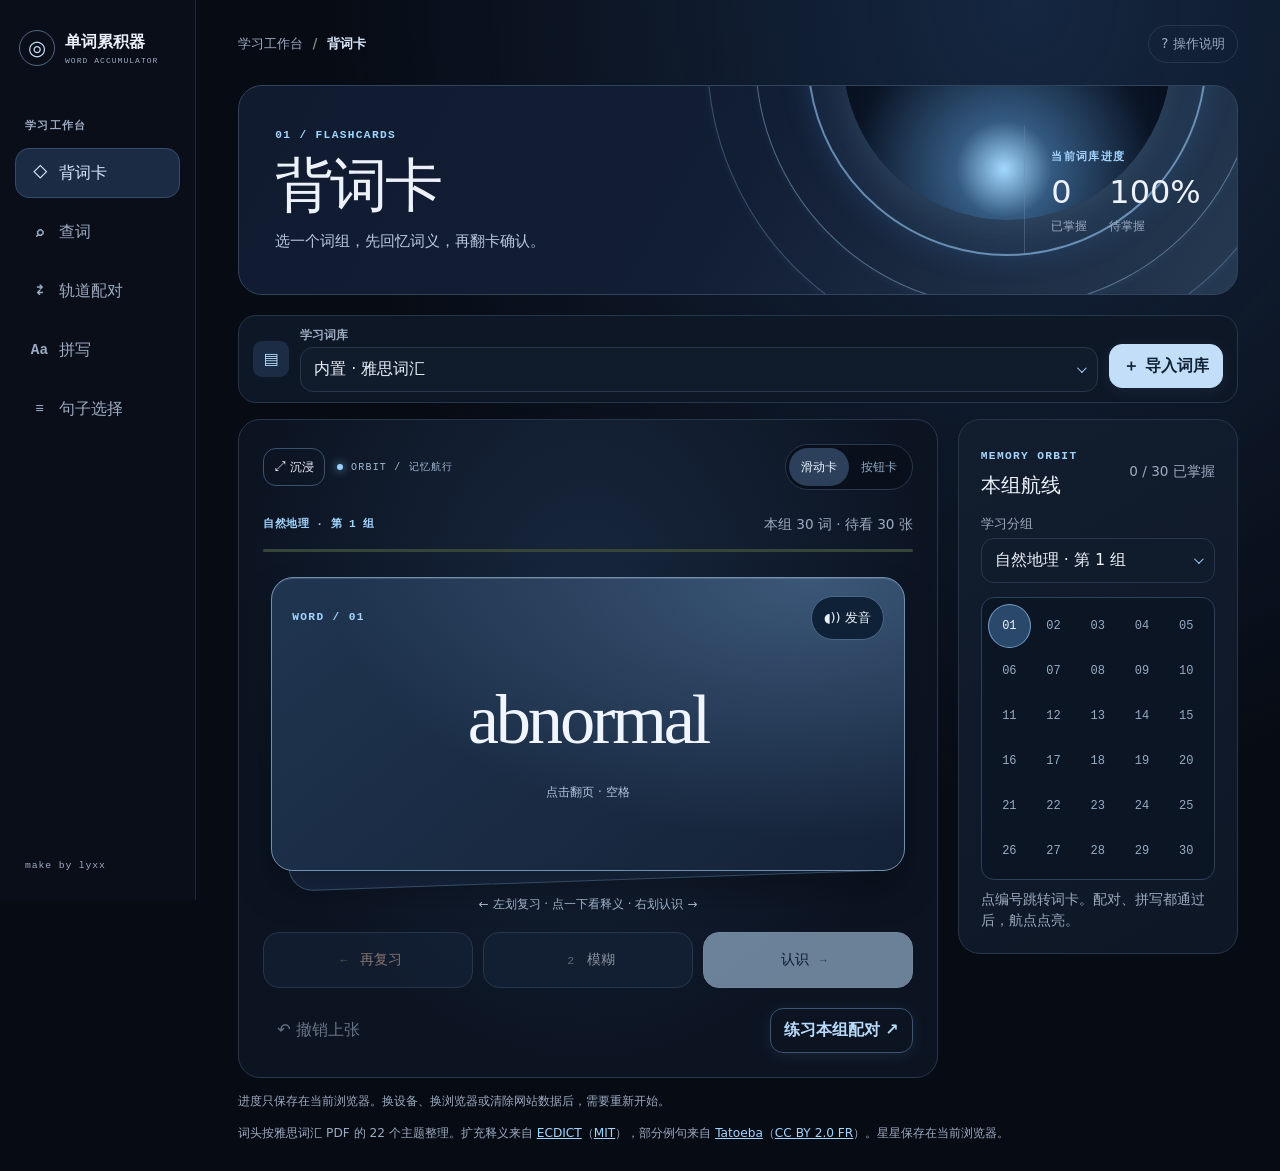
==== commit 6370a2d7: "Study multiple vocabulary libraries with progress saved to each source" ====
--- a/classic.html
+++ b/classic.html
@@ -21,8 +21,8 @@
 <script defer src="extra-examples.js"></script>
 <script defer src="word-audit.js"></script>
 <script defer src="deck-photo.js?v=3"></script>
-<script defer src="custom-decks.js?v=5"></script>
-<script defer src="accumulator.js?v=orbit1"></script>
+<script defer src="custom-decks.js?v=9"></script>
+<script defer src="accumulator.js?v=studio5"></script>
 <script defer src="sentence-quiz.js?v=decks1"></script>
 <link rel="stylesheet" href="star-study.css?v=panels1">
 <link rel="stylesheet" href="orbit.css?v=1">
@@ -30,7 +30,7 @@
 <script defer src="pronunciation-audit.js?v=1"></script>
 <script defer src="studio-audio.js?v=decks1"></script>
 <script defer src="star-study.js?v=orbit1"></script>
-<script defer src="filter-panels.js?v=1"></script>
+<script defer src="filter-panels.js?v=multideck1"></script>
 </head>
 <body><div class="studio-shell">
 <aside class="studio-rail" aria-label="导航">
